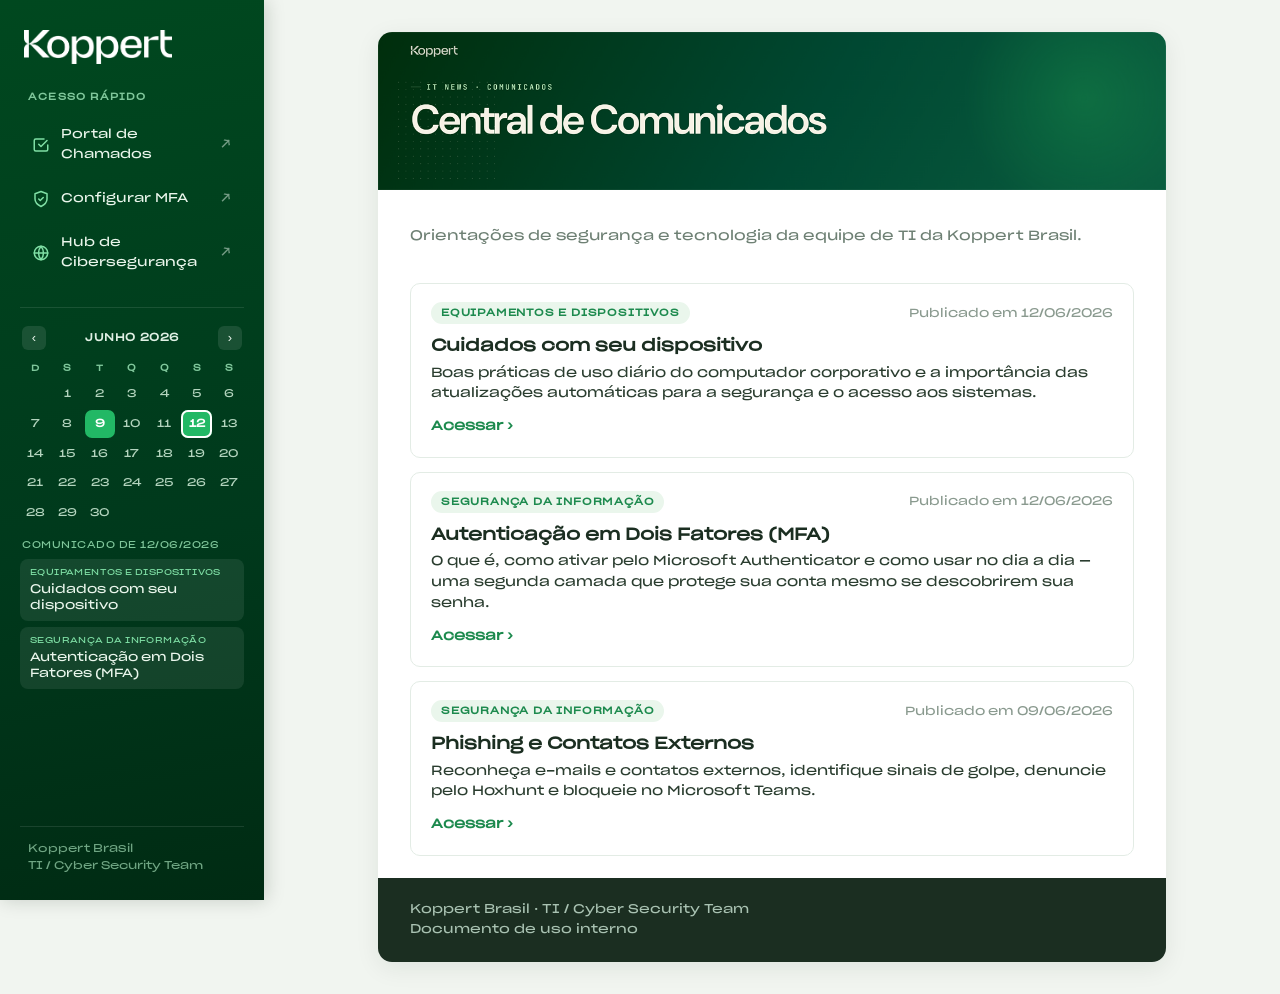
==== index.html @ f6b7f8ef "Reduz mais os tamanhos de fonte (conteudo + menu lateral) Segunda rodada de ajuste: titulos, cards, " ====
<!DOCTYPE html>
<html lang="pt-BR">
<head>
<meta charset="UTF-8">
<meta name="viewport" content="width=device-width, initial-scale=1.0">
<title>Central de Comunicados — TI / Cyber Security Team | Koppert Brasil</title>
<style>
  @font-face{
    font-family:'Sharp Grotesk';
    src:url('fonts/SharpGrotesk-Book.woff2') format('woff2'),
        url('fonts/SharpGrotesk-Book.woff') format('woff');
    font-weight:400; font-style:normal; font-display:swap;
  }
  :root{
    --verde:#22B865; --verde-esc:#1d8a4e; --verde-noite:#00391c;
    --tinta:#1b2e21; --texto:#2a3d2f; --fundo:#f1f5f0;
    --sidebar-w:264px;
  }
  *{box-sizing:border-box;}
  body{margin:0; background:var(--fundo); font-family:'Sharp Grotesk','Segoe UI',Arial,sans-serif; color:var(--texto); line-height:1.6;}

  /* ===== Menu lateral ===== */
  .sidebar{
    position:fixed; top:0; left:0; bottom:0; width:var(--sidebar-w);
    background:linear-gradient(170deg,#00481f,#00391c 60%,#002b13);
    color:#dff0e4; padding:26px 20px; display:flex; flex-direction:column;
    box-shadow:2px 0 18px rgba(0,30,12,.18); z-index:10;
  }
  .sidebar .logo{display:block; width:148px; height:auto; margin:4px 4px 26px;}
  .nav-label{font-size:9.5px; font-weight:bold; letter-spacing:1.2px; text-transform:uppercase;
    color:#7fc79b; margin:0 8px 10px;}
  .nav{display:flex; flex-direction:column; gap:4px;}
  .nav a{display:flex; align-items:center; gap:11px; text-decoration:none; color:#eaf6ec;
    font-size:12.5px; padding:10px 12px; border-radius:9px; transition:background .15s, transform .15s;}
  .nav a:hover{background:rgba(255,255,255,.10); transform:translateX(2px);}
  .nav a svg{flex:0 0 18px; width:18px; height:18px; stroke:#7fdfa5; stroke-width:2; fill:none;
    stroke-linecap:round; stroke-linejoin:round;}
  .nav a .ext{margin-left:auto; opacity:.5; font-size:12px;}
  .side-foot{margin-top:auto; padding:14px 8px 0; font-size:11px; color:#6fa583; line-height:1.5;
    border-top:1px solid rgba(255,255,255,.10);}

  /* ===== Calendário ===== */
  .cal{margin-top:24px; padding-top:18px; border-top:1px solid rgba(255,255,255,.10);}
  .cal-head{display:flex; align-items:center; justify-content:space-between; margin:0 2px 10px;}
  .cal-title{font-size:10.5px; font-weight:bold; letter-spacing:.6px; text-transform:uppercase; color:#dff0e4;}
  .cal-nav{background:rgba(255,255,255,.10); border:none; color:#eaf6ec; width:24px; height:24px;
    border-radius:6px; cursor:pointer; font-size:13px; line-height:1; display:flex; align-items:center; justify-content:center;}
  .cal-nav:hover{background:rgba(255,255,255,.22);}
  .cal-grid{display:grid; grid-template-columns:repeat(7,1fr); gap:2px; text-align:center;}
  @keyframes calIn{from{opacity:0; transform:translateX(var(--cal-dx,0));} to{opacity:1; transform:translateX(0);}}
  .cal-grid.anim{animation:calIn .26s cubic-bezier(.22,.61,.36,1);}
  .cal-title{transition:opacity .2s ease;}
  .cal-title.fade{opacity:0;}
  @media (prefers-reduced-motion:reduce){
    .cal-grid.anim{animation:none;}
    .cal-title{transition:none;}
  }
  .cal-grid .dow{font-size:9px; color:#7fc79b; font-weight:bold; padding:2px 0;}
  .cal-grid .day{font-size:11px; color:#b3d4be; padding:5px 0; border-radius:7px;}
  .cal-grid .day.empty{color:transparent;}
  .cal-grid .day.has{background:var(--verde); color:#fff; font-weight:bold; cursor:pointer;}
  .cal-grid .day.has:hover{background:#2fd47a;}
  .cal-grid .day.sel{box-shadow:0 0 0 2px #fff inset;}
  .cal-panel{margin-top:12px;}
  .cal-panel .cp-date{font-size:9.5px; color:#7fc79b; text-transform:uppercase; letter-spacing:.5px; margin:0 2px 6px;}
  .cal-panel a{display:block; text-decoration:none; color:#eaf6ec; background:rgba(255,255,255,.08);
    border-radius:8px; padding:8px 10px; margin-bottom:6px; font-size:12px; line-height:1.35; transition:background .15s;}
  .cal-panel a:hover{background:rgba(255,255,255,.18);}
  .cal-panel a .cp-tag{display:block; font-size:8.5px; color:#7fdfa5; text-transform:uppercase; letter-spacing:.4px; margin-bottom:2px;}

  /* ===== Conteúdo ===== */
  .main{margin-left:var(--sidebar-w);}
  .wrap{max-width:820px; margin:0 auto; padding:32px 16px;}
  .card{background:#fff; border-radius:14px; overflow:hidden; box-shadow:0 6px 24px rgba(0,40,20,.08);}
  .banner img{display:block; width:100%; height:auto;}
  .head{padding:28px 32px 6px;}
  .head h1{margin:0; font-size:24px; font-weight:300; color:var(--tinta); line-height:1.2;}
  .head p{margin:8px 0 0; font-size:13.5px; color:#6e8074;}
  .list{padding:16px 32px 8px;}
  .item{display:block; text-decoration:none; color:inherit; border:1px solid #e3ece5; border-radius:10px;
    padding:18px 20px; margin:14px 0; transition:border-color .15s, box-shadow .15s, transform .15s;}
  .item:hover{border-color:var(--verde); box-shadow:0 4px 16px rgba(34,184,101,.14); transform:translateY(-1px);}
  .tag{display:inline-block; font-size:10px; font-weight:bold; letter-spacing:.8px; text-transform:uppercase;
    color:var(--verde-esc); background:#EAF6EC; border-radius:20px; padding:3px 10px;}
  .item-top{display:flex; justify-content:space-between; align-items:center; flex-wrap:wrap; gap:8px; margin-bottom:2px;}
  .date{font-size:12px; color:#8a9a8f; white-space:nowrap;}
  .item h2{margin:9px 0 4px; font-size:16.5px; color:var(--tinta); font-weight:600;}
  .item p{margin:0 0 8px; font-size:13px; color:var(--texto);}
  .go{font-size:13px; font-weight:bold; color:var(--verde-esc);}
  .empty{font-size:13.5px; color:#8a9a8f; padding:4px 0 12px;}
  .footer{background:var(--tinta); padding:22px 32px; display:flex; justify-content:space-between; flex-wrap:wrap; gap:10px;}
  .footer div{font-size:12.5px; color:#a9c2b2;}
  .footer .r{text-align:right;}

  /* ===== Responsivo: menu vira barra no topo ===== */
  @media (max-width:860px){
    .sidebar{position:static; width:auto; flex-direction:column; padding:18px 16px;
      box-shadow:0 2px 14px rgba(0,30,12,.18);}
    .sidebar .logo{margin:0 0 14px; width:140px;}
    .nav{flex-direction:row; flex-wrap:wrap; gap:8px;}
    .nav a{padding:9px 12px; background:rgba(255,255,255,.08);}
    .nav a .ext{display:none;}
    .side-foot{display:none;}
    .cal{width:100%; max-width:300px; margin:16px auto 0;}
    .main{margin-left:0;}
  }
  @media (max-width:560px){
    .head,.list,.footer{padding-left:20px; padding-right:20px;}
    .head h1{font-size:23px;}
    .footer{flex-direction:column;} .footer .r{text-align:left;}
    .nav a{font-size:13.5px;}
  }
</style>
</head>
<body>

  <!-- ===== MENU LATERAL ===== -->
  <aside class="sidebar">
    <img class="logo" src="logo-koppert-white.png" alt="Koppert">
    <div class="nav-label">Acesso rápido</div>
    <nav class="nav">

      <a href="https://helpdesk.koppert.com/support/home" target="_blank" rel="noopener">
        <svg viewBox="0 0 24 24"><path d="M9 11l3 3 8-8"/><path d="M21 12v6a2 2 0 0 1-2 2H5a2 2 0 0 1-2-2V6a2 2 0 0 1 2-2h11"/></svg>
        <span>Portal de Chamados</span>
        <span class="ext">↗</span>
      </a>

      <a href="https://aka.ms/mfasetup" target="_blank" rel="noopener">
        <svg viewBox="0 0 24 24"><path d="M12 22s8-4 8-10V5l-8-3-8 3v7c0 6 8 10 8 10z"/><path d="M9 12l2 2 4-4"/></svg>
        <span>Configurar MFA</span>
        <span class="ext">↗</span>
      </a>

      <a href="https://azurekoppert.sharepoint.com/sites/MyServicesBR/SitePages/Hub-de-Ciber.aspx" target="_blank" rel="noopener">
        <svg viewBox="0 0 24 24"><circle cx="12" cy="12" r="9"/><path d="M3 12h18M12 3a14 14 0 0 0 0 18M12 3a14 14 0 0 1 0 18"/></svg>
        <span>Hub de Cibersegurança</span>
        <span class="ext">↗</span>
      </a>

    </nav>

    <div class="cal">
      <div class="cal-head">
        <button class="cal-nav" id="calPrev" aria-label="Mês anterior">&lsaquo;</button>
        <span class="cal-title" id="calTitle">—</span>
        <button class="cal-nav" id="calNext" aria-label="Próximo mês">&rsaquo;</button>
      </div>
      <div class="cal-grid" id="calGrid"></div>
      <div class="cal-panel" id="calPanel"></div>
    </div>

    <div class="side-foot">Koppert Brasil<br>TI / Cyber Security Team</div>
  </aside>

  <!-- ===== CONTEÚDO ===== -->
  <div class="main">
  <div class="wrap">
    <div class="card">

      <div class="banner">
        <img src="header-central.png" alt="Central de Comunicados — TI / Cyber Security Team">
      </div>

      <div class="head">
        <p>Orientações de segurança e tecnologia da equipe de TI da Koppert Brasil.</p>
      </div>

      <div class="list">

        <a class="item" href="./dispositivo/">
          <div class="item-top">
            <span class="tag">Equipamentos e Dispositivos</span>
            <span class="date">Publicado em 12/06/2026</span>
          </div>
          <h2>Cuidados com seu dispositivo</h2>
          <p>Boas práticas de uso diário do computador corporativo e a importância das atualizações automáticas para a segurança e o acesso aos sistemas.</p>
          <span class="go">Acessar &rsaquo;</span>
        </a>

        <a class="item" href="./mfa/">
          <div class="item-top">
            <span class="tag">Segurança da Informação</span>
            <span class="date">Publicado em 12/06/2026</span>
          </div>
          <h2>Autenticação em Dois Fatores (MFA)</h2>
          <p>O que é, como ativar pelo Microsoft Authenticator e como usar no dia a dia — uma segunda camada que protege sua conta mesmo se descobrirem sua senha.</p>
          <span class="go">Acessar &rsaquo;</span>
        </a>

        <a class="item" href="./phishing/">
          <div class="item-top">
            <span class="tag">Segurança da Informação</span>
            <span class="date">Publicado em 09/06/2026</span>
          </div>
          <h2>Phishing e Contatos Externos</h2>
          <p>Reconheça e-mails e contatos externos, identifique sinais de golpe, denuncie pelo Hoxhunt e bloqueie no Microsoft Teams.</p>
          <span class="go">Acessar &rsaquo;</span>
        </a>

      </div>

      <div class="footer">
        <div>Koppert Brasil · TI / Cyber Security Team<br>Documento de uso interno</div>
      </div>

    </div>
  </div>
  </div>

<script>
/* ===== Calendário de comunicados =====
   Para adicionar um comunicado novo ao calendário, inclua uma entrada aqui
   (mesma data/título/link do card correspondente acima). */
const COMUNICADOS = [
  {date:'2026-06-12', tag:'Equipamentos e Dispositivos', title:'Cuidados com seu dispositivo',        url:'./dispositivo/'},
  {date:'2026-06-12', tag:'Segurança da Informação',     title:'Autenticação em Dois Fatores (MFA)',  url:'./mfa/'},
  {date:'2026-06-09', tag:'Segurança da Informação',     title:'Phishing e Contatos Externos',        url:'./phishing/'},
];

(function(){
  const MESES = ['Janeiro','Fevereiro','Março','Abril','Maio','Junho','Julho','Agosto','Setembro','Outubro','Novembro','Dezembro'];
  const DOW = ['D','S','T','Q','Q','S','S'];
  const pad = n => String(n).padStart(2,'0');

  const byDate = {};
  COMUNICADOS.forEach(c => { (byDate[c.date] = byDate[c.date] || []).push(c); });

  // Abre no mês do comunicado mais recente (garante destaques visíveis de cara)
  const datas = COMUNICADOS.map(c => c.date).sort();
  const recente = datas[datas.length - 1] || '2026-06-01';
  let [vy, vm] = recente.split('-').map(Number); vm -= 1; // mês 0-based
  let selected = recente;

  const grid  = document.getElementById('calGrid');
  const title = document.getElementById('calTitle');
  const panel = document.getElementById('calPanel');

  function showPanel(key){
    const itens = byDate[key] || [];
    if(!itens.length){ panel.innerHTML = ''; return; }
    const [y,m,d] = key.split('-');
    panel.innerHTML = '<div class="cp-date">Comunicado de '+d+'/'+m+'/'+y+'</div>' +
      itens.map(c => '<a href="'+c.url+'"><span class="cp-tag">'+c.tag+'</span>'+c.title+'</a>').join('');
  }

  function render(dir){
    dir = dir || 0;
    title.textContent = MESES[vm].toUpperCase() + ' ' + vy;
    let html = DOW.map(d => '<div class="dow">'+d+'</div>').join('');
    const first = new Date(vy, vm, 1).getDay();      // 0 = domingo
    const ndays = new Date(vy, vm+1, 0).getDate();
    for(let i=0;i<first;i++) html += '<div class="day empty"></div>';
    for(let d=1; d<=ndays; d++){
      const key = vy+'-'+pad(vm+1)+'-'+pad(d);
      const has = byDate[key];
      let cls = 'day';
      if(has) cls += ' has';
      if(key === selected) cls += ' sel';
      html += '<div class="'+cls+'"'+(has?' data-date="'+key+'"':'')+'>'+d+'</div>';
    }
    grid.innerHTML = html;
    grid.querySelectorAll('.day.has').forEach(el => {
      el.addEventListener('click', () => { selected = el.dataset.date; render(); showPanel(selected); });
    });
    // dispara a animação direcional (reinicia mesmo se a classe já estiver presente)
    grid.style.setProperty('--cal-dx', dir > 0 ? '14px' : dir < 0 ? '-14px' : '0px');
    grid.classList.remove('anim'); void grid.offsetWidth; grid.classList.add('anim');
  }

  function navega(dir){
    title.classList.add('fade');
    setTimeout(() => {
      vm += dir; if(vm<0){vm=11;vy--;} if(vm>11){vm=0;vy++;}
      render(dir);
      title.classList.remove('fade');
    }, 120);
  }
  document.getElementById('calPrev').addEventListener('click', () => navega(-1));
  document.getElementById('calNext').addEventListener('click', () => navega(1));

  render(0);
  showPanel(selected);
})();
</script>

</body>
</html>
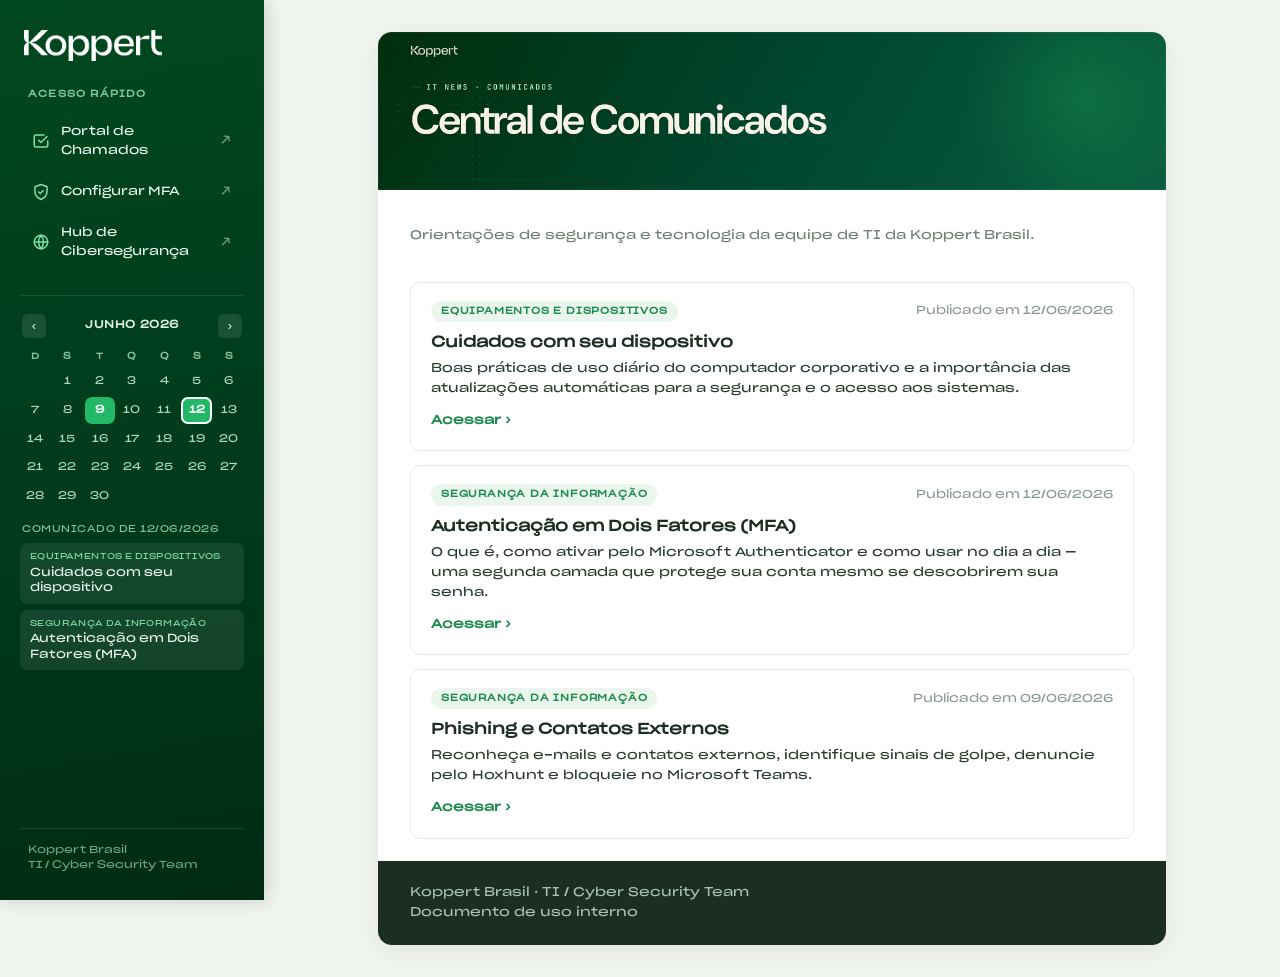
==== commit ab9949d6: "Terceira reducao de fonte (conteudo + menu lateral) Titulo 24->21px, cards 16.5->15px, links 12.5->1" ====
--- a/index.html
+++ b/index.html
@@ -26,17 +26,17 @@
     color:#dff0e4; padding:26px 20px; display:flex; flex-direction:column;
     box-shadow:2px 0 18px rgba(0,30,12,.18); z-index:10;
   }
-  .sidebar .logo{display:block; width:148px; height:auto; margin:4px 4px 26px;}
+  .sidebar .logo{display:block; width:138px; height:auto; margin:4px 4px 26px;}
   .nav-label{font-size:9.5px; font-weight:bold; letter-spacing:1.2px; text-transform:uppercase;
     color:#7fc79b; margin:0 8px 10px;}
   .nav{display:flex; flex-direction:column; gap:4px;}
   .nav a{display:flex; align-items:center; gap:11px; text-decoration:none; color:#eaf6ec;
-    font-size:12.5px; padding:10px 12px; border-radius:9px; transition:background .15s, transform .15s;}
+    font-size:12px; padding:9px 12px; border-radius:9px; transition:background .15s, transform .15s;}
   .nav a:hover{background:rgba(255,255,255,.10); transform:translateX(2px);}
   .nav a svg{flex:0 0 18px; width:18px; height:18px; stroke:#7fdfa5; stroke-width:2; fill:none;
     stroke-linecap:round; stroke-linejoin:round;}
   .nav a .ext{margin-left:auto; opacity:.5; font-size:12px;}
-  .side-foot{margin-top:auto; padding:14px 8px 0; font-size:11px; color:#6fa583; line-height:1.5;
+  .side-foot{margin-top:auto; padding:14px 8px 0; font-size:10.5px; color:#6fa583; line-height:1.5;
     border-top:1px solid rgba(255,255,255,.10);}
 
   /* ===== Calendário ===== */
@@ -56,7 +56,7 @@
     .cal-title{transition:none;}
   }
   .cal-grid .dow{font-size:9px; color:#7fc79b; font-weight:bold; padding:2px 0;}
-  .cal-grid .day{font-size:11px; color:#b3d4be; padding:5px 0; border-radius:7px;}
+  .cal-grid .day{font-size:10.5px; color:#b3d4be; padding:5px 0; border-radius:7px;}
   .cal-grid .day.empty{color:transparent;}
   .cal-grid .day.has{background:var(--verde); color:#fff; font-weight:bold; cursor:pointer;}
   .cal-grid .day.has:hover{background:#2fd47a;}
@@ -64,7 +64,7 @@
   .cal-panel{margin-top:12px;}
   .cal-panel .cp-date{font-size:9.5px; color:#7fc79b; text-transform:uppercase; letter-spacing:.5px; margin:0 2px 6px;}
   .cal-panel a{display:block; text-decoration:none; color:#eaf6ec; background:rgba(255,255,255,.08);
-    border-radius:8px; padding:8px 10px; margin-bottom:6px; font-size:12px; line-height:1.35; transition:background .15s;}
+    border-radius:8px; padding:8px 10px; margin-bottom:6px; font-size:11.5px; line-height:1.35; transition:background .15s;}
   .cal-panel a:hover{background:rgba(255,255,255,.18);}
   .cal-panel a .cp-tag{display:block; font-size:8.5px; color:#7fdfa5; text-transform:uppercase; letter-spacing:.4px; margin-bottom:2px;}
 
@@ -74,19 +74,19 @@
   .card{background:#fff; border-radius:14px; overflow:hidden; box-shadow:0 6px 24px rgba(0,40,20,.08);}
   .banner img{display:block; width:100%; height:auto;}
   .head{padding:28px 32px 6px;}
-  .head h1{margin:0; font-size:24px; font-weight:300; color:var(--tinta); line-height:1.2;}
-  .head p{margin:8px 0 0; font-size:13.5px; color:#6e8074;}
+  .head h1{margin:0; font-size:21px; font-weight:300; color:var(--tinta); line-height:1.2;}
+  .head p{margin:8px 0 0; font-size:12.5px; color:#6e8074;}
   .list{padding:16px 32px 8px;}
   .item{display:block; text-decoration:none; color:inherit; border:1px solid #e3ece5; border-radius:10px;
     padding:18px 20px; margin:14px 0; transition:border-color .15s, box-shadow .15s, transform .15s;}
   .item:hover{border-color:var(--verde); box-shadow:0 4px 16px rgba(34,184,101,.14); transform:translateY(-1px);}
-  .tag{display:inline-block; font-size:10px; font-weight:bold; letter-spacing:.8px; text-transform:uppercase;
+  .tag{display:inline-block; font-size:9.5px; font-weight:bold; letter-spacing:.8px; text-transform:uppercase;
     color:var(--verde-esc); background:#EAF6EC; border-radius:20px; padding:3px 10px;}
   .item-top{display:flex; justify-content:space-between; align-items:center; flex-wrap:wrap; gap:8px; margin-bottom:2px;}
-  .date{font-size:12px; color:#8a9a8f; white-space:nowrap;}
-  .item h2{margin:9px 0 4px; font-size:16.5px; color:var(--tinta); font-weight:600;}
-  .item p{margin:0 0 8px; font-size:13px; color:var(--texto);}
-  .go{font-size:13px; font-weight:bold; color:var(--verde-esc);}
+  .date{font-size:11.5px; color:#8a9a8f; white-space:nowrap;}
+  .item h2{margin:9px 0 4px; font-size:15px; color:var(--tinta); font-weight:600;}
+  .item p{margin:0 0 8px; font-size:12.5px; color:var(--texto);}
+  .go{font-size:12.5px; font-weight:bold; color:var(--verde-esc);}
   .empty{font-size:13.5px; color:#8a9a8f; padding:4px 0 12px;}
   .footer{background:var(--tinta); padding:22px 32px; display:flex; justify-content:space-between; flex-wrap:wrap; gap:10px;}
   .footer div{font-size:12.5px; color:#a9c2b2;}
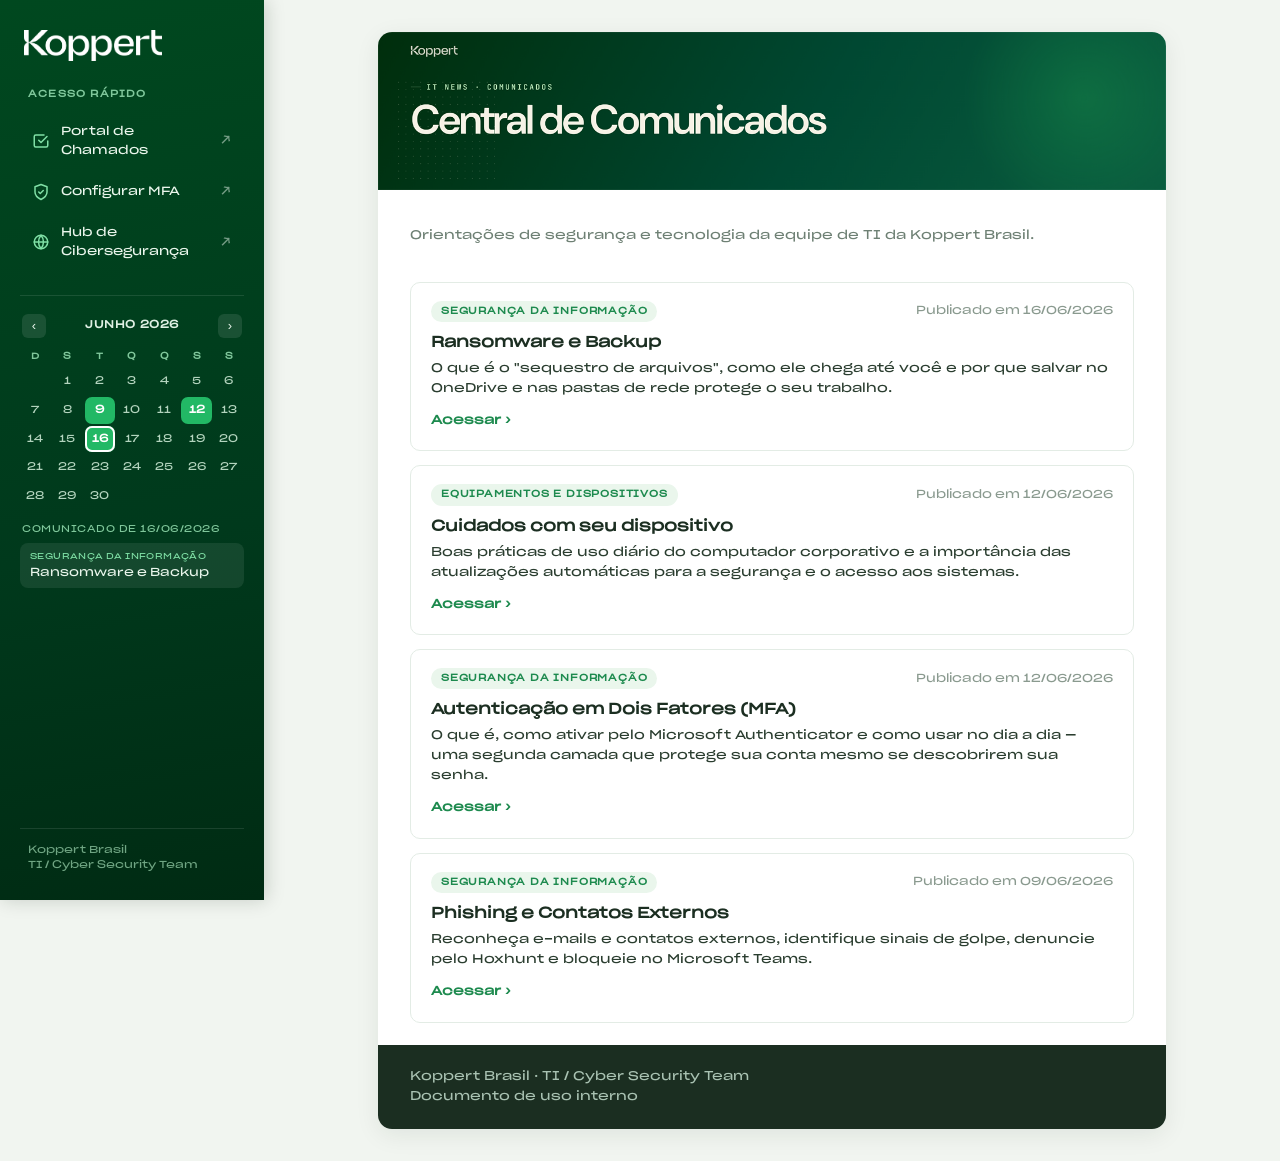
==== commit 0b36086b: "Publica comunicado Ransomware e Backup na Central Nova pagina /ransomware/ (banner Ciberseguranca), " ====
--- a/index.html
+++ b/index.html
@@ -168,6 +168,16 @@
 
       <div class="list">
 
+        <a class="item" href="./ransomware/">
+          <div class="item-top">
+            <span class="tag">Segurança da Informação</span>
+            <span class="date">Publicado em 16/06/2026</span>
+          </div>
+          <h2>Ransomware e Backup</h2>
+          <p>O que é o "sequestro de arquivos", como ele chega até você e por que salvar no OneDrive e nas pastas de rede protege o seu trabalho.</p>
+          <span class="go">Acessar &rsaquo;</span>
+        </a>
+
         <a class="item" href="./dispositivo/">
           <div class="item-top">
             <span class="tag">Equipamentos e Dispositivos</span>
@@ -213,6 +223,7 @@
    Para adicionar um comunicado novo ao calendário, inclua uma entrada aqui
    (mesma data/título/link do card correspondente acima). */
 const COMUNICADOS = [
+  {date:'2026-06-16', tag:'Segurança da Informação',     title:'Ransomware e Backup',                 url:'./ransomware/'},
   {date:'2026-06-12', tag:'Equipamentos e Dispositivos', title:'Cuidados com seu dispositivo',        url:'./dispositivo/'},
   {date:'2026-06-12', tag:'Segurança da Informação',     title:'Autenticação em Dois Fatores (MFA)',  url:'./mfa/'},
   {date:'2026-06-09', tag:'Segurança da Informação',     title:'Phishing e Contatos Externos',        url:'./phishing/'},
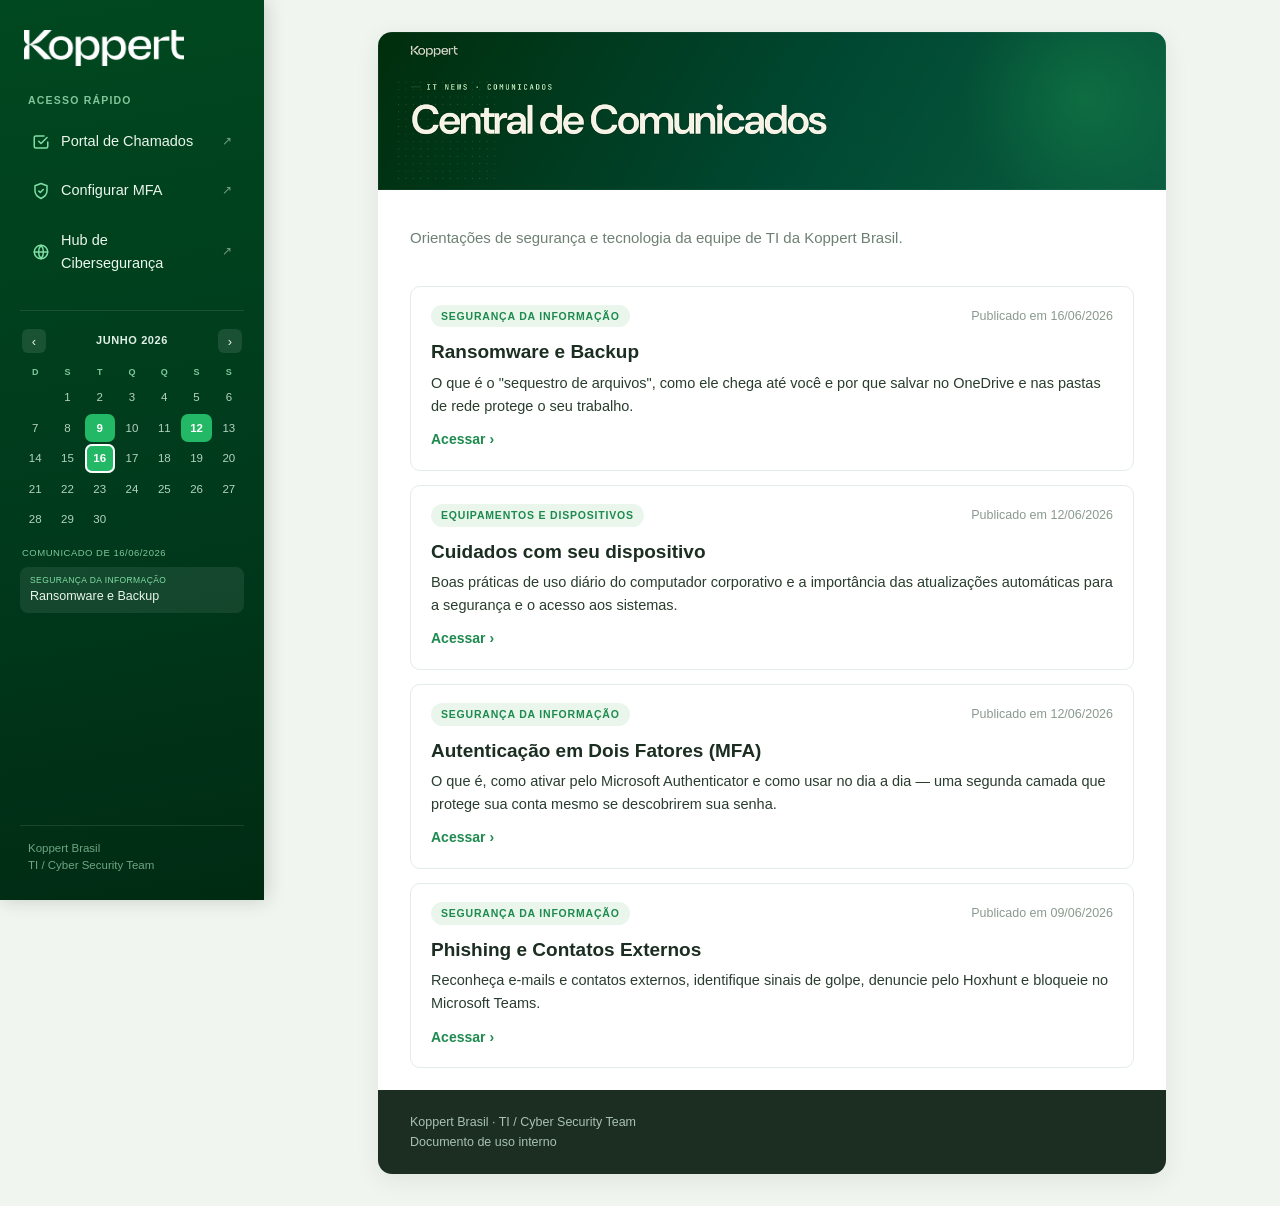
==== commit 54f02995: "Reverte fonte Sharp Grotesk; volta a Segoe UI e tamanhos originais Remove @font-face e arquivos de f" ====
--- a/index.html
+++ b/index.html
@@ -5,19 +5,13 @@
 <meta name="viewport" content="width=device-width, initial-scale=1.0">
 <title>Central de Comunicados — TI / Cyber Security Team | Koppert Brasil</title>
 <style>
-  @font-face{
-    font-family:'Sharp Grotesk';
-    src:url('fonts/SharpGrotesk-Book.woff2') format('woff2'),
-        url('fonts/SharpGrotesk-Book.woff') format('woff');
-    font-weight:400; font-style:normal; font-display:swap;
-  }
   :root{
     --verde:#22B865; --verde-esc:#1d8a4e; --verde-noite:#00391c;
     --tinta:#1b2e21; --texto:#2a3d2f; --fundo:#f1f5f0;
     --sidebar-w:264px;
   }
   *{box-sizing:border-box;}
-  body{margin:0; background:var(--fundo); font-family:'Sharp Grotesk','Segoe UI',Arial,sans-serif; color:var(--texto); line-height:1.6;}
+  body{margin:0; background:var(--fundo); font-family:'Segoe UI',Arial,sans-serif; color:var(--texto); line-height:1.6;}
 
   /* ===== Menu lateral ===== */
   .sidebar{
@@ -26,23 +20,23 @@
     color:#dff0e4; padding:26px 20px; display:flex; flex-direction:column;
     box-shadow:2px 0 18px rgba(0,30,12,.18); z-index:10;
   }
-  .sidebar .logo{display:block; width:138px; height:auto; margin:4px 4px 26px;}
-  .nav-label{font-size:9.5px; font-weight:bold; letter-spacing:1.2px; text-transform:uppercase;
+  .sidebar .logo{display:block; width:160px; height:auto; margin:4px 4px 26px;}
+  .nav-label{font-size:10.5px; font-weight:bold; letter-spacing:1.2px; text-transform:uppercase;
     color:#7fc79b; margin:0 8px 10px;}
   .nav{display:flex; flex-direction:column; gap:4px;}
   .nav a{display:flex; align-items:center; gap:11px; text-decoration:none; color:#eaf6ec;
-    font-size:12px; padding:9px 12px; border-radius:9px; transition:background .15s, transform .15s;}
+    font-size:14.5px; padding:11px 12px; border-radius:9px; transition:background .15s, transform .15s;}
   .nav a:hover{background:rgba(255,255,255,.10); transform:translateX(2px);}
   .nav a svg{flex:0 0 18px; width:18px; height:18px; stroke:#7fdfa5; stroke-width:2; fill:none;
     stroke-linecap:round; stroke-linejoin:round;}
   .nav a .ext{margin-left:auto; opacity:.5; font-size:12px;}
-  .side-foot{margin-top:auto; padding:14px 8px 0; font-size:10.5px; color:#6fa583; line-height:1.5;
+  .side-foot{margin-top:auto; padding:14px 8px 0; font-size:11.5px; color:#6fa583; line-height:1.5;
     border-top:1px solid rgba(255,255,255,.10);}
 
   /* ===== Calendário ===== */
   .cal{margin-top:24px; padding-top:18px; border-top:1px solid rgba(255,255,255,.10);}
   .cal-head{display:flex; align-items:center; justify-content:space-between; margin:0 2px 10px;}
-  .cal-title{font-size:10.5px; font-weight:bold; letter-spacing:.6px; text-transform:uppercase; color:#dff0e4;}
+  .cal-title{font-size:11px; font-weight:bold; letter-spacing:.6px; text-transform:uppercase; color:#dff0e4;}
   .cal-nav{background:rgba(255,255,255,.10); border:none; color:#eaf6ec; width:24px; height:24px;
     border-radius:6px; cursor:pointer; font-size:13px; line-height:1; display:flex; align-items:center; justify-content:center;}
   .cal-nav:hover{background:rgba(255,255,255,.22);}
@@ -56,7 +50,7 @@
     .cal-title{transition:none;}
   }
   .cal-grid .dow{font-size:9px; color:#7fc79b; font-weight:bold; padding:2px 0;}
-  .cal-grid .day{font-size:10.5px; color:#b3d4be; padding:5px 0; border-radius:7px;}
+  .cal-grid .day{font-size:11.5px; color:#b3d4be; padding:5px 0; border-radius:7px;}
   .cal-grid .day.empty{color:transparent;}
   .cal-grid .day.has{background:var(--verde); color:#fff; font-weight:bold; cursor:pointer;}
   .cal-grid .day.has:hover{background:#2fd47a;}
@@ -64,7 +58,7 @@
   .cal-panel{margin-top:12px;}
   .cal-panel .cp-date{font-size:9.5px; color:#7fc79b; text-transform:uppercase; letter-spacing:.5px; margin:0 2px 6px;}
   .cal-panel a{display:block; text-decoration:none; color:#eaf6ec; background:rgba(255,255,255,.08);
-    border-radius:8px; padding:8px 10px; margin-bottom:6px; font-size:11.5px; line-height:1.35; transition:background .15s;}
+    border-radius:8px; padding:8px 10px; margin-bottom:6px; font-size:12.5px; line-height:1.35; transition:background .15s;}
   .cal-panel a:hover{background:rgba(255,255,255,.18);}
   .cal-panel a .cp-tag{display:block; font-size:8.5px; color:#7fdfa5; text-transform:uppercase; letter-spacing:.4px; margin-bottom:2px;}
 
@@ -74,19 +68,19 @@
   .card{background:#fff; border-radius:14px; overflow:hidden; box-shadow:0 6px 24px rgba(0,40,20,.08);}
   .banner img{display:block; width:100%; height:auto;}
   .head{padding:28px 32px 6px;}
-  .head h1{margin:0; font-size:21px; font-weight:300; color:var(--tinta); line-height:1.2;}
-  .head p{margin:8px 0 0; font-size:12.5px; color:#6e8074;}
+  .head h1{margin:0; font-size:28px; font-weight:300; color:var(--tinta); line-height:1.2;}
+  .head p{margin:8px 0 0; font-size:15px; color:#6e8074;}
   .list{padding:16px 32px 8px;}
   .item{display:block; text-decoration:none; color:inherit; border:1px solid #e3ece5; border-radius:10px;
     padding:18px 20px; margin:14px 0; transition:border-color .15s, box-shadow .15s, transform .15s;}
   .item:hover{border-color:var(--verde); box-shadow:0 4px 16px rgba(34,184,101,.14); transform:translateY(-1px);}
-  .tag{display:inline-block; font-size:9.5px; font-weight:bold; letter-spacing:.8px; text-transform:uppercase;
+  .tag{display:inline-block; font-size:10.5px; font-weight:bold; letter-spacing:.8px; text-transform:uppercase;
     color:var(--verde-esc); background:#EAF6EC; border-radius:20px; padding:3px 10px;}
   .item-top{display:flex; justify-content:space-between; align-items:center; flex-wrap:wrap; gap:8px; margin-bottom:2px;}
-  .date{font-size:11.5px; color:#8a9a8f; white-space:nowrap;}
-  .item h2{margin:9px 0 4px; font-size:15px; color:var(--tinta); font-weight:600;}
-  .item p{margin:0 0 8px; font-size:12.5px; color:var(--texto);}
-  .go{font-size:12.5px; font-weight:bold; color:var(--verde-esc);}
+  .date{font-size:12.5px; color:#8a9a8f; white-space:nowrap;}
+  .item h2{margin:10px 0 4px; font-size:19px; color:var(--tinta); font-weight:600;}
+  .item p{margin:0 0 8px; font-size:14.5px; color:var(--texto);}
+  .go{font-size:14px; font-weight:bold; color:var(--verde-esc);}
   .empty{font-size:13.5px; color:#8a9a8f; padding:4px 0 12px;}
   .footer{background:var(--tinta); padding:22px 32px; display:flex; justify-content:space-between; flex-wrap:wrap; gap:10px;}
   .footer div{font-size:12.5px; color:#a9c2b2;}
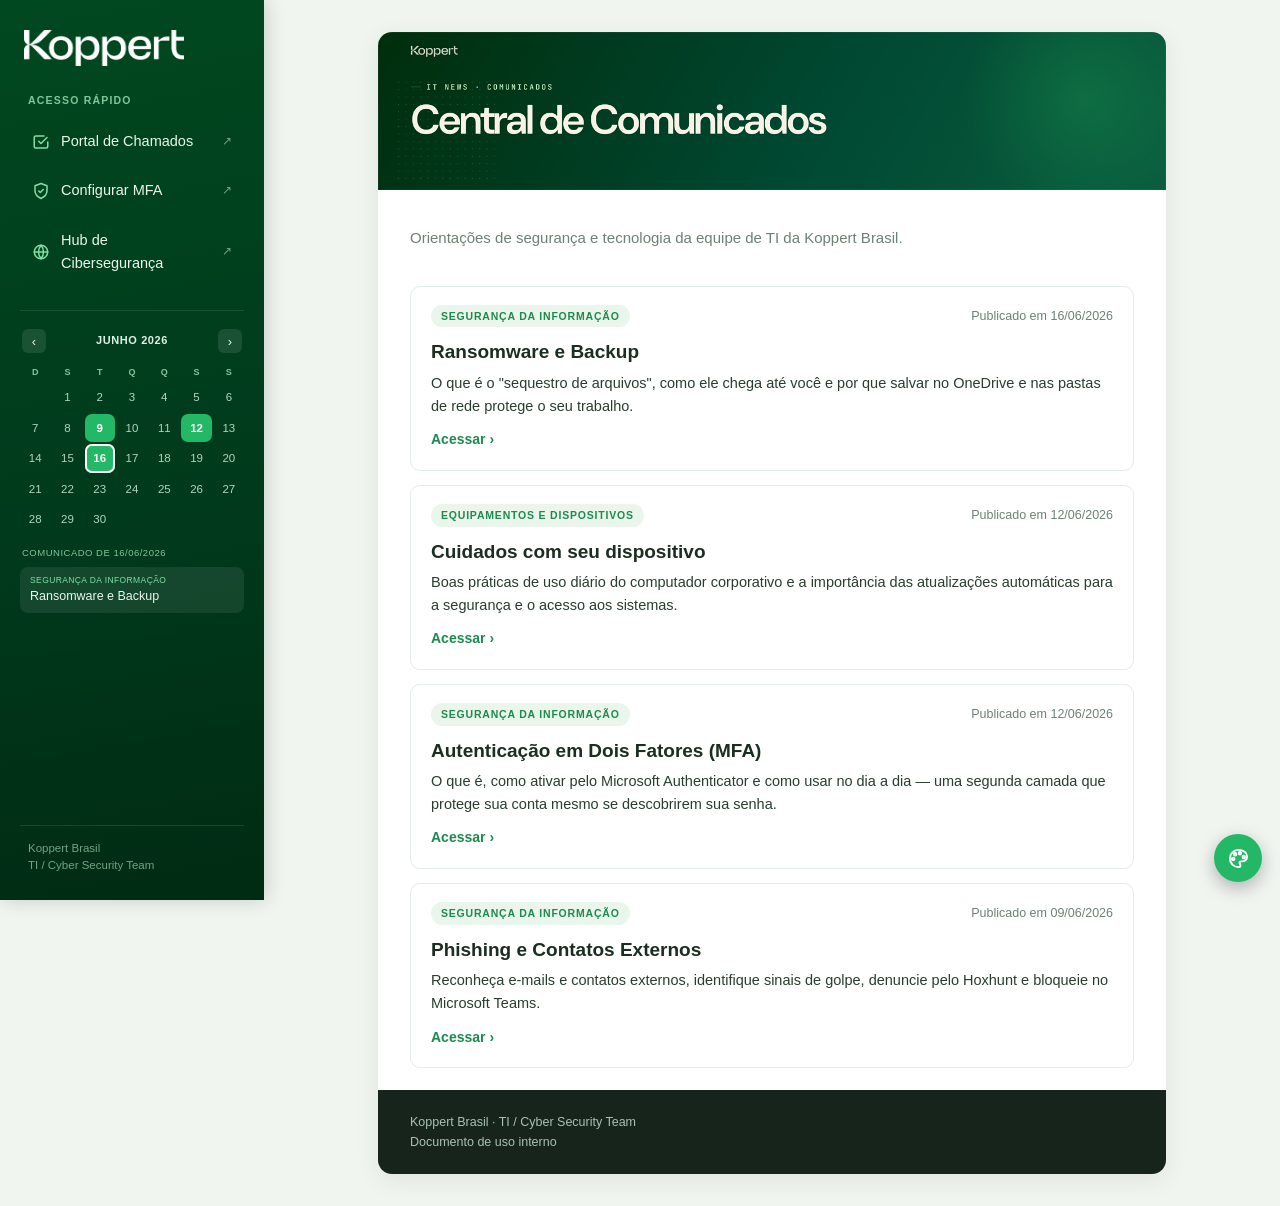
==== commit 1ff18805: "Adiciona seletor de tema (claro/escuro + 6 cores) na Central e comunicados - theme.css/theme.js comp" ====
--- a/index.html
+++ b/index.html
@@ -4,6 +4,8 @@
 <meta charset="UTF-8">
 <meta name="viewport" content="width=device-width, initial-scale=1.0">
 <title>Central de Comunicados — TI / Cyber Security Team | Koppert Brasil</title>
+<script>/* aplica tema salvo antes do render (evita flash) */(function(){try{var e=document.documentElement,t=localStorage.getItem('kbr-theme'),a=localStorage.getItem('kbr-accent');if(t)e.setAttribute('data-theme',t);else if(window.matchMedia&&matchMedia('(prefers-color-scheme:dark)').matches)e.setAttribute('data-theme','dark');if(a)e.setAttribute('data-accent',a);}catch(e){}})();</script>
+<link rel="stylesheet" href="theme.css">
 <style>
   :root{
     --verde:#22B865; --verde-esc:#1d8a4e; --verde-noite:#00391c;
@@ -16,7 +18,7 @@
   /* ===== Menu lateral ===== */
   .sidebar{
     position:fixed; top:0; left:0; bottom:0; width:var(--sidebar-w);
-    background:linear-gradient(170deg,#00481f,#00391c 60%,#002b13);
+    background:linear-gradient(170deg,var(--side-1),var(--side-2) 60%,var(--side-3));
     color:#dff0e4; padding:26px 20px; display:flex; flex-direction:column;
     box-shadow:2px 0 18px rgba(0,30,12,.18); z-index:10;
   }
@@ -53,7 +55,7 @@
   .cal-grid .day{font-size:11.5px; color:#b3d4be; padding:5px 0; border-radius:7px;}
   .cal-grid .day.empty{color:transparent;}
   .cal-grid .day.has{background:var(--verde); color:#fff; font-weight:bold; cursor:pointer;}
-  .cal-grid .day.has:hover{background:#2fd47a;}
+  .cal-grid .day.has:hover{background:var(--accent-bright);}
   .cal-grid .day.sel{box-shadow:0 0 0 2px #fff inset;}
   .cal-panel{margin-top:12px;}
   .cal-panel .cp-date{font-size:9.5px; color:#7fc79b; text-transform:uppercase; letter-spacing:.5px; margin:0 2px 6px;}
@@ -65,25 +67,25 @@
   /* ===== Conteúdo ===== */
   .main{margin-left:var(--sidebar-w);}
   .wrap{max-width:820px; margin:0 auto; padding:32px 16px;}
-  .card{background:#fff; border-radius:14px; overflow:hidden; box-shadow:0 6px 24px rgba(0,40,20,.08);}
+  .card{background:var(--surface); border-radius:14px; overflow:hidden; box-shadow:var(--card-shadow);}
   .banner img{display:block; width:100%; height:auto;}
   .head{padding:28px 32px 6px;}
   .head h1{margin:0; font-size:28px; font-weight:300; color:var(--tinta); line-height:1.2;}
-  .head p{margin:8px 0 0; font-size:15px; color:#6e8074;}
+  .head p{margin:8px 0 0; font-size:15px; color:var(--text-soft);}
   .list{padding:16px 32px 8px;}
-  .item{display:block; text-decoration:none; color:inherit; border:1px solid #e3ece5; border-radius:10px;
+  .item{display:block; text-decoration:none; color:inherit; border:1px solid var(--linha); border-radius:10px;
     padding:18px 20px; margin:14px 0; transition:border-color .15s, box-shadow .15s, transform .15s;}
-  .item:hover{border-color:var(--verde); box-shadow:0 4px 16px rgba(34,184,101,.14); transform:translateY(-1px);}
+  .item:hover{border-color:var(--verde); box-shadow:var(--item-glow); transform:translateY(-1px);}
   .tag{display:inline-block; font-size:10.5px; font-weight:bold; letter-spacing:.8px; text-transform:uppercase;
-    color:var(--verde-esc); background:#EAF6EC; border-radius:20px; padding:3px 10px;}
+    color:var(--verde-esc); background:var(--accent-soft); border-radius:20px; padding:3px 10px;}
   .item-top{display:flex; justify-content:space-between; align-items:center; flex-wrap:wrap; gap:8px; margin-bottom:2px;}
-  .date{font-size:12.5px; color:#8a9a8f; white-space:nowrap;}
+  .date{font-size:12.5px; color:var(--text-soft); white-space:nowrap;}
   .item h2{margin:10px 0 4px; font-size:19px; color:var(--tinta); font-weight:600;}
   .item p{margin:0 0 8px; font-size:14.5px; color:var(--texto);}
   .go{font-size:14px; font-weight:bold; color:var(--verde-esc);}
-  .empty{font-size:13.5px; color:#8a9a8f; padding:4px 0 12px;}
-  .footer{background:var(--tinta); padding:22px 32px; display:flex; justify-content:space-between; flex-wrap:wrap; gap:10px;}
-  .footer div{font-size:12.5px; color:#a9c2b2;}
+  .empty{font-size:13.5px; color:var(--text-soft); padding:4px 0 12px;}
+  .footer{background:var(--footer-bg); padding:22px 32px; display:flex; justify-content:space-between; flex-wrap:wrap; gap:10px;}
+  .footer div{font-size:12.5px; color:var(--footer-text);}
   .footer .r{text-align:right;}
 
   /* ===== Responsivo: menu vira barra no topo ===== */
@@ -289,5 +291,6 @@
 })();
 </script>
 
+<script src="theme.js" defer></script>
 </body>
 </html>
--- a/theme.css
+++ b/theme.css
@@ -0,0 +1,154 @@
+/* =========================================================================
+   Central de Comunicados — Sistema de Tema (claro/escuro + 6 cores)
+   Compartilhado por todas as páginas (index + comunicados).
+   - Tema:  html[data-theme="light" | "dark"]
+   - Cor :  html[data-accent="verde" | "azul" | "teal" | "roxo" | "laranja" | "vermelho"]
+   Os valores são aplicados via variáveis CSS; o controle fica no botão
+   flutuante injetado por theme.js. A escolha é salva em localStorage.
+   ========================================================================= */
+
+/* ===== Tokens base (tema claro · cor verde padrão) ===== */
+:root{
+  /* superfícies — variam com claro/escuro */
+  --fundo:#eef1ef;
+  --surface:#ffffff;
+  --surface-2:#f5f8f6;
+  --texto:#2a3d2f;
+  --text-soft:#6e8074;
+  --tinta:#1b2e21;
+  --linha:#e3ece5;
+  --footer-bg:#16241c;
+  --footer-text:#a9c2b2;
+  --card-shadow:0 6px 24px rgba(0,40,20,.08);
+  --item-glow:0 4px 16px rgba(34,184,101,.14);
+
+  /* cor de destaque (accent) — sobrescrita por [data-accent] */
+  --verde:#22B865;          /* accent vivo: ícones, títulos de seção, marcadores */
+  --verde-esc:#1d8a4e;      /* accent forte: links e textos pequenos */
+  --accent-bright:#2fd47a;  /* hover de elementos accent */
+  --accent-soft:#EAF6EC;    /* fundo suave de tags / botões / callout-marca */
+  --accent-soft-h:#dcefe2;  /* hover do fundo suave */
+  --accent-soft-bd:#cfe6d6; /* borda do fundo suave */
+
+  /* sidebar (sempre escura) — degradê varia com o accent */
+  --side-1:#00481f; --side-2:#00391c; --side-3:#002b13;
+
+  /* callouts semânticos (mantêm o significado independente do accent) */
+  --co-blue-bg:#E5F0FA; --co-orange-bg:#FDF4E2; --co-red-bg:#FBEAEA;
+}
+
+/* ===== Cores de destaque ===== */
+html[data-accent="azul"]{
+  --verde:#2F86D6; --verde-esc:#1f6fb5; --accent-bright:#4f9fe6;
+  --accent-soft:#E8F1FB; --accent-soft-h:#d7e8f8; --accent-soft-bd:#c5dcf0;
+  --side-1:#073a63; --side-2:#06304f; --side-3:#04233b;
+  --item-glow:0 4px 16px rgba(47,134,214,.16);
+}
+html[data-accent="teal"]{
+  --verde:#16B3A6; --verde-esc:#0e8c82; --accent-bright:#2ad0c2;
+  --accent-soft:#E3F6F4; --accent-soft-h:#cdeeea; --accent-soft-bd:#bfe6e1;
+  --side-1:#064b45; --side-2:#053b37; --side-3:#042c29;
+  --item-glow:0 4px 16px rgba(22,179,166,.16);
+}
+html[data-accent="roxo"]{
+  --verde:#8257E5; --verde-esc:#6b46c9; --accent-bright:#9d78f0;
+  --accent-soft:#EFEAFB; --accent-soft-h:#e1d8f6; --accent-soft-bd:#d6c9f2;
+  --side-1:#34215e; --side-2:#2a1a4e; --side-3:#1f133b;
+  --item-glow:0 4px 16px rgba(130,87,229,.18);
+}
+html[data-accent="laranja"]{
+  --verde:#F08A24; --verde-esc:#c96f12; --accent-bright:#ff9f3f;
+  --accent-soft:#FDF1E2; --accent-soft-h:#fae3c8; --accent-soft-bd:#f5d6b0;
+  --side-1:#5e3408; --side-2:#4d2a05; --side-3:#3a2004;
+  --item-glow:0 4px 16px rgba(240,138,36,.18);
+}
+html[data-accent="vermelho"]{
+  --verde:#E24D4D; --verde-esc:#c43b3b; --accent-bright:#f06a6a;
+  --accent-soft:#FCEAEA; --accent-soft-h:#f8d8d8; --accent-soft-bd:#f2c6c6;
+  --side-1:#5e1717; --side-2:#4d1212; --side-3:#3a0d0d;
+  --item-glow:0 4px 16px rgba(226,77,77,.18);
+}
+
+/* ===== Tema escuro ===== */
+/* (declarado depois dos accents: --verde-esc passa a usar o accent vivo,
+    que tem melhor contraste sobre superfícies escuras) */
+html[data-theme="dark"]{
+  --fundo:#0e1311;
+  --surface:#161d19;
+  --surface-2:#1d2723;
+  --texto:#cdd8d0;
+  --text-soft:#8ea096;
+  --tinta:#e9f1ec;
+  --linha:#26312b;
+  --footer-bg:#0b100e;
+  --footer-text:#7f9587;
+  --card-shadow:0 6px 24px rgba(0,0,0,.45);
+  --item-glow:0 6px 20px rgba(0,0,0,.5);
+
+  --verde-esc:var(--verde);        /* links/realces mais claros no escuro */
+  --accent-soft:rgba(255,255,255,.06);
+  --accent-soft-h:rgba(255,255,255,.12);
+  --accent-soft-bd:rgba(255,255,255,.16);
+
+  --co-blue-bg:rgba(59,138,207,.16);
+  --co-orange-bg:rgba(232,161,58,.16);
+  --co-red-bg:rgba(227,93,93,.18);
+}
+
+/* ===== Transição suave ao trocar de tema ===== */
+body,.card,.item,.footer,.callout,.backbtn,.sidebar,.cal-panel a,.nav a,.tag{
+  transition:background-color .25s ease, color .25s ease, border-color .25s ease, box-shadow .25s ease;
+}
+@media (prefers-reduced-motion:reduce){
+  body,.card,.item,.footer,.callout,.backbtn,.sidebar,.cal-panel a,.nav a,.tag{transition:none;}
+}
+
+/* =========================================================================
+   Botão flutuante + popover (injetados por theme.js)
+   ========================================================================= */
+.kbr-theme{position:fixed; right:18px; bottom:18px; z-index:80; font-family:'Segoe UI',Arial,sans-serif;}
+
+.kbr-fab{
+  width:48px; height:48px; border-radius:50%; border:none; cursor:pointer;
+  background:var(--verde); color:#fff; display:flex; align-items:center; justify-content:center;
+  box-shadow:0 6px 18px rgba(0,0,0,.28); transition:transform .15s ease, background-color .25s ease;
+}
+.kbr-fab:hover{transform:translateY(-2px) scale(1.04);}
+.kbr-fab svg{width:23px; height:23px; stroke:#fff; stroke-width:2; fill:none; stroke-linecap:round; stroke-linejoin:round;}
+
+.kbr-pop{
+  position:absolute; right:0; bottom:60px; width:220px;
+  background:var(--surface); color:var(--texto); border:1px solid var(--linha);
+  border-radius:14px; padding:16px; box-shadow:0 12px 34px rgba(0,0,0,.30);
+  transform-origin:bottom right; transition:opacity .16s ease, transform .16s ease;
+}
+.kbr-pop[hidden]{display:none;}
+.kbr-pop.closing{opacity:0; transform:scale(.94); pointer-events:none;}
+
+.kbr-label{font-size:10.5px; font-weight:bold; letter-spacing:1px; text-transform:uppercase;
+  color:var(--text-soft); margin:0 0 8px;}
+
+.kbr-modes{display:flex; gap:8px; margin-bottom:16px;}
+.kbr-mode{
+  flex:1; display:flex; align-items:center; justify-content:center; gap:6px;
+  padding:9px 6px; border:1px solid var(--linha); border-radius:9px; cursor:pointer;
+  background:transparent; color:var(--texto); font-size:13px; font-weight:600;
+  transition:border-color .15s, background-color .15s;
+}
+.kbr-mode:hover{border-color:var(--verde);}
+.kbr-mode.active{border-color:var(--verde); background:var(--accent-soft); color:var(--verde-esc);}
+.kbr-mode svg{width:16px; height:16px; stroke:currentColor; stroke-width:2; fill:none; stroke-linecap:round; stroke-linejoin:round;}
+
+.kbr-swatches{display:grid; grid-template-columns:repeat(6,1fr); gap:8px;}
+.kbr-sw{
+  width:100%; aspect-ratio:1/1; border-radius:50%; cursor:pointer; padding:0;
+  background:var(--sw); border:2px solid transparent; outline:2px solid transparent;
+  transition:transform .12s ease, outline-color .12s ease;
+}
+.kbr-sw:hover{transform:scale(1.12);}
+.kbr-sw.active{outline-color:var(--sw); border-color:var(--surface);}
+
+@media (max-width:560px){
+  .kbr-theme{right:14px; bottom:14px;}
+  .kbr-fab{width:44px; height:44px;}
+}
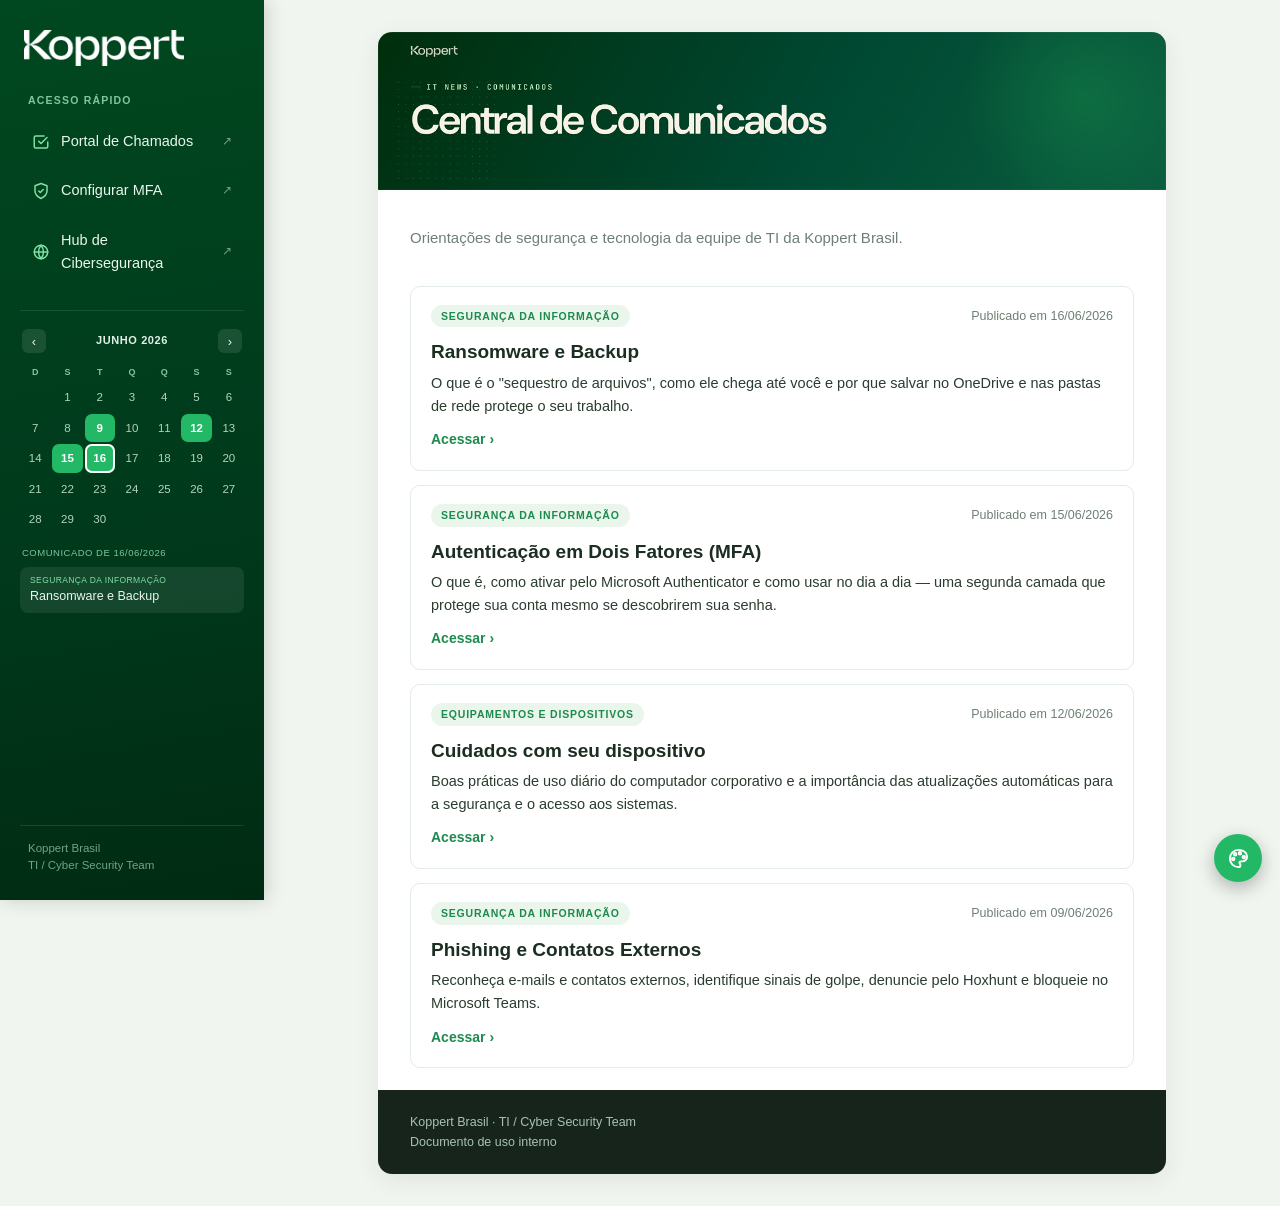
==== commit 3d426d42: "Atualiza data de publicacao do comunicado MFA para 15/06/2026 Reordena o card (acima do Dispositivo)" ====
--- a/index.html
+++ b/index.html
@@ -174,6 +174,16 @@
           <span class="go">Acessar &rsaquo;</span>
         </a>
 
+        <a class="item" href="./mfa/">
+          <div class="item-top">
+            <span class="tag">Segurança da Informação</span>
+            <span class="date">Publicado em 15/06/2026</span>
+          </div>
+          <h2>Autenticação em Dois Fatores (MFA)</h2>
+          <p>O que é, como ativar pelo Microsoft Authenticator e como usar no dia a dia — uma segunda camada que protege sua conta mesmo se descobrirem sua senha.</p>
+          <span class="go">Acessar &rsaquo;</span>
+        </a>
+
         <a class="item" href="./dispositivo/">
           <div class="item-top">
             <span class="tag">Equipamentos e Dispositivos</span>
@@ -181,16 +191,6 @@
           </div>
           <h2>Cuidados com seu dispositivo</h2>
           <p>Boas práticas de uso diário do computador corporativo e a importância das atualizações automáticas para a segurança e o acesso aos sistemas.</p>
-          <span class="go">Acessar &rsaquo;</span>
-        </a>
-
-        <a class="item" href="./mfa/">
-          <div class="item-top">
-            <span class="tag">Segurança da Informação</span>
-            <span class="date">Publicado em 12/06/2026</span>
-          </div>
-          <h2>Autenticação em Dois Fatores (MFA)</h2>
-          <p>O que é, como ativar pelo Microsoft Authenticator e como usar no dia a dia — uma segunda camada que protege sua conta mesmo se descobrirem sua senha.</p>
           <span class="go">Acessar &rsaquo;</span>
         </a>
 
@@ -220,8 +220,8 @@
    (mesma data/título/link do card correspondente acima). */
 const COMUNICADOS = [
   {date:'2026-06-16', tag:'Segurança da Informação',     title:'Ransomware e Backup',                 url:'./ransomware/'},
+  {date:'2026-06-15', tag:'Segurança da Informação',     title:'Autenticação em Dois Fatores (MFA)',  url:'./mfa/'},
   {date:'2026-06-12', tag:'Equipamentos e Dispositivos', title:'Cuidados com seu dispositivo',        url:'./dispositivo/'},
-  {date:'2026-06-12', tag:'Segurança da Informação',     title:'Autenticação em Dois Fatores (MFA)',  url:'./mfa/'},
   {date:'2026-06-09', tag:'Segurança da Informação',     title:'Phishing e Contatos Externos',        url:'./phishing/'},
 ];
 
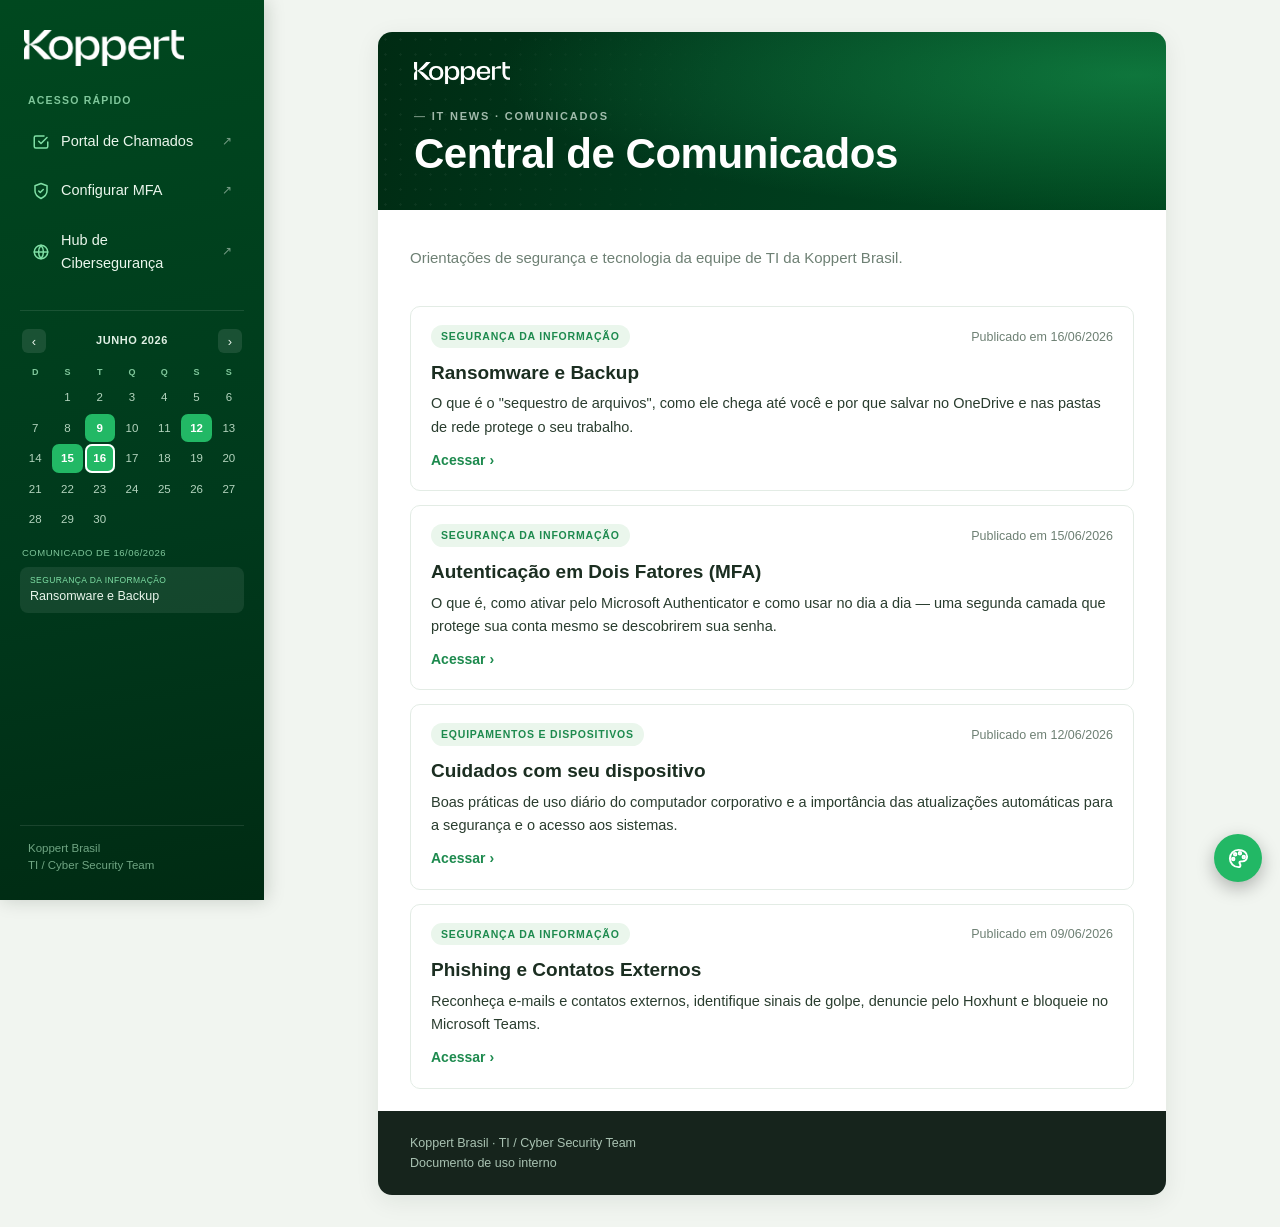
==== commit a11d11de: "Recria o header da Central em HTML/CSS (acompanha tema e cor de destaque) Substitui o header-central" ====
--- a/index.html
+++ b/index.html
@@ -68,7 +68,32 @@
   .main{margin-left:var(--sidebar-w);}
   .wrap{max-width:820px; margin:0 auto; padding:32px 16px;}
   .card{background:var(--surface); border-radius:14px; overflow:hidden; box-shadow:var(--card-shadow);}
+  .banner{position:relative; overflow:hidden;}
   .banner img{display:block; width:100%; height:auto;}
+
+  /* ===== Header (masthead) em HTML — acompanha tema/accent ===== */
+  .masthead{
+    position:relative; overflow:hidden; padding:30px 36px 34px; min-height:172px;
+    background:linear-gradient(105deg, var(--side-3) 0%, var(--side-2) 42%, var(--side-1) 100%);
+  }
+  .masthead::before{ /* textura de pontos, esmaece para a direita */
+    content:""; position:absolute; inset:0; z-index:0; pointer-events:none; opacity:.7;
+    background-image:radial-gradient(rgba(255,255,255,.07) 1px, transparent 1.4px);
+    background-size:15px 15px;
+    -webkit-mask-image:linear-gradient(90deg,#000 0%,transparent 50%);
+            mask-image:linear-gradient(90deg,#000 0%,transparent 50%);
+  }
+  .masthead::after{ /* brilho na cor de destaque, à direita */
+    content:""; position:absolute; inset:0; z-index:0; pointer-events:none;
+    background:radial-gradient(135% 130% at 96% 24%, color-mix(in srgb, var(--verde) 42%, transparent), transparent 60%);
+  }
+  .masthead > *{position:relative; z-index:1;}
+  .masthead .mh-logo{display:block; width:96px; height:auto;}
+  .mh-kicker{margin:24px 0 0; font-size:11px; font-weight:bold; letter-spacing:1.8px;
+    text-transform:uppercase; color:rgba(223,240,228,.72);}
+  .mh-kicker::before{content:"—  "; color:rgba(223,240,228,.5);}
+  .mh-title{margin:7px 0 0; font-size:clamp(27px,4.6vw,42px); font-weight:700;
+    line-height:1.04; letter-spacing:-.5px; color:#fff;}
   .head{padding:28px 32px 6px;}
   .head h1{margin:0; font-size:28px; font-weight:300; color:var(--tinta); line-height:1.2;}
   .head p{margin:8px 0 0; font-size:15px; color:var(--text-soft);}
@@ -102,6 +127,7 @@
   }
   @media (max-width:560px){
     .head,.list,.footer{padding-left:20px; padding-right:20px;}
+    .masthead{padding:22px 20px 26px; min-height:138px;}
     .head h1{font-size:23px;}
     .footer{flex-direction:column;} .footer .r{text-align:left;}
     .nav a{font-size:13.5px;}
@@ -155,7 +181,11 @@
     <div class="card">
 
       <div class="banner">
-        <img src="header-central.png" alt="Central de Comunicados — TI / Cyber Security Team">
+        <div class="masthead">
+          <img class="mh-logo" src="logo-koppert-white.png" alt="Koppert">
+          <div class="mh-kicker">IT News · Comunicados</div>
+          <h1 class="mh-title">Central de Comunicados</h1>
+        </div>
       </div>
 
       <div class="head">
